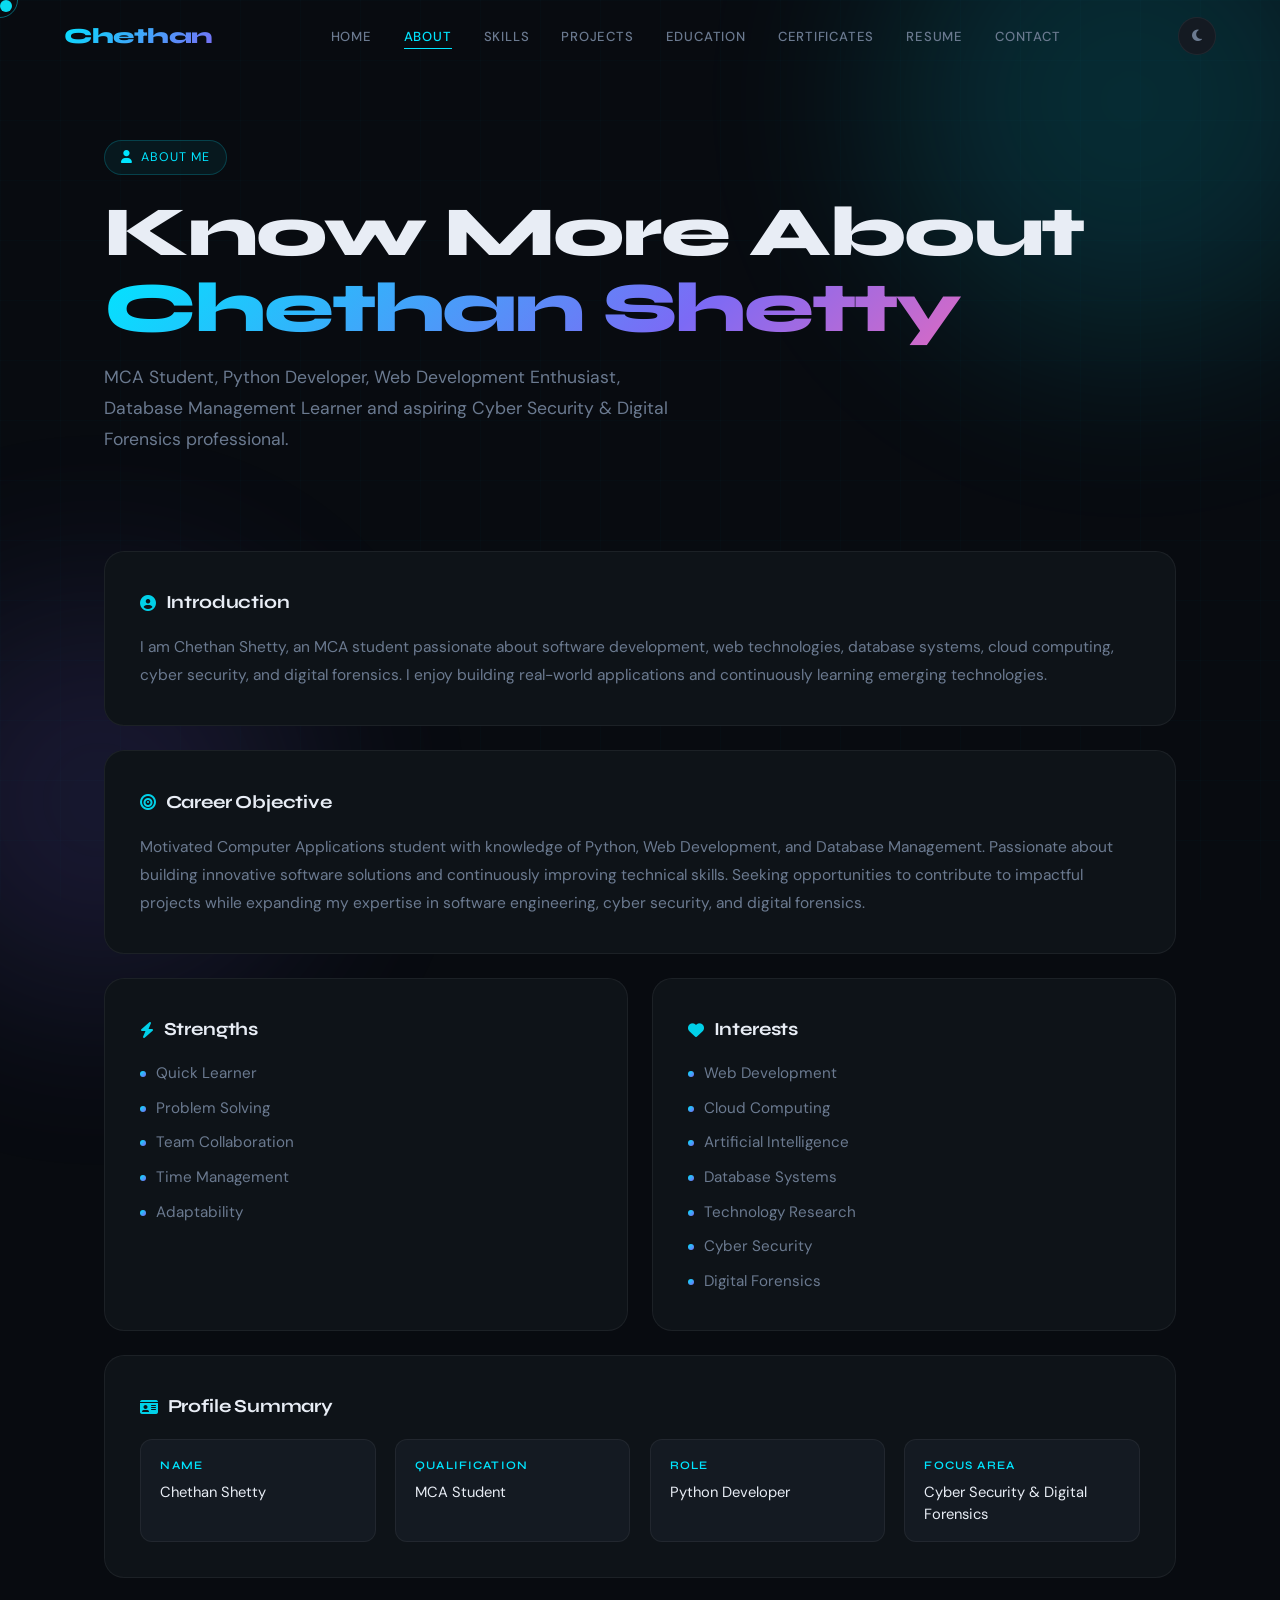
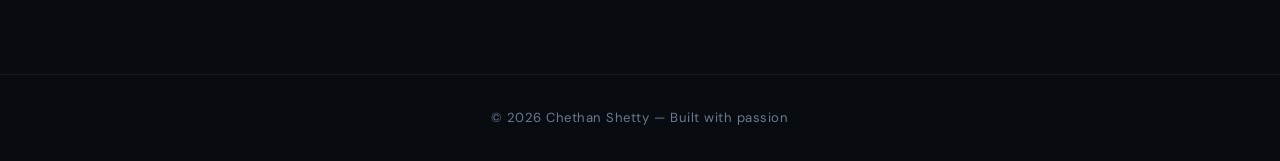
==== About.html @ 6351d283 "new one" ====
<!DOCTYPE html>
<html lang="en">
<head>
<meta charset="UTF-8">
<meta name="viewport" content="width=device-width, initial-scale=1.0">
<title>About | Chethan Shetty</title>

<link rel="stylesheet" href="css/about.css">
<link href="https://fonts.googleapis.com/css2?family=Syne:wght@400;500;600;700;800&family=DM+Sans:wght@300;400;500&display=swap" rel="stylesheet">
<link rel="stylesheet" href="https://cdnjs.cloudflare.com/ajax/libs/font-awesome/6.5.1/css/all.min.css">
</head>
<body>

<!-- Background Blobs -->
<div class="blob blob-1"></div>
<div class="blob blob-2"></div>

<!-- Navbar -->
<header id="header">
  <nav class="navbar">

    <div class="logo">Chethan</div>

    <ul class="nav-links" id="navLinks">
      <li><a href="index.html">Home</a></li>
      <li><a href="about.html" class="active">About</a></li>
      <li><a href="skills.html">Skills</a></li>
      <li><a href="projects.html">Projects</a></li>
      <li><a href="education.html">Education</a></li>
      <li><a href="certificates.html">Certificates</a></li>
      <li><a href="resume.html">Resume</a></li>
      <li><a href="contact.html">Contact</a></li>
    </ul>

    <div class="nav-controls">
      <button id="theme-toggle" aria-label="Toggle theme">
        <i class="fas fa-moon"></i>
      </button>
      <button class="hamburger" id="hamburger" aria-label="Menu">
        <span></span><span></span><span></span>
      </button>
    </div>

  </nav>
</header>

<!-- Hero -->
<section class="about-hero">
  <div class="about-heading">

    <span class="about-tag">
      <i class="fas fa-user"></i>
      About Me
    </span>

    <h1>
      Know More About
      <span>Chethan Shetty</span>
    </h1>

    <p>
      MCA Student, Python Developer, Web Development Enthusiast,
      Database Management Learner and aspiring Cyber Security &amp;
      Digital Forensics professional.
    </p>

  </div>
</section>

<!-- About Content -->
<section class="about-container">

  <!-- Introduction -->
  <div class="about-card reveal">
    <h2>
      <i class="fas fa-user-circle"></i>
      Introduction
    </h2>
    <p>
      I am Chethan Shetty, an MCA student passionate about software development,
      web technologies, database systems, cloud computing, cyber security,
      and digital forensics. I enjoy building real-world applications and
      continuously learning emerging technologies.
    </p>
  </div>

  <!-- Career Objective -->
  <div class="about-card reveal">
    <h2>
      <i class="fas fa-bullseye"></i>
      Career Objective
    </h2>
    <p>
      Motivated Computer Applications student with knowledge of Python,
      Web Development, and Database Management. Passionate about building
      innovative software solutions and continuously improving technical skills.
      Seeking opportunities to contribute to impactful projects while expanding
      my expertise in software engineering, cyber security, and digital forensics.
    </p>
  </div>

  <!-- Strengths + Interests -->
  <div class="grid-2">

    <div class="about-card reveal">
      <h2>
        <i class="fas fa-bolt"></i>
        Strengths
      </h2>
      <ul>
        <li>Quick Learner</li>
        <li>Problem Solving</li>
        <li>Team Collaboration</li>
        <li>Time Management</li>
        <li>Adaptability</li>
      </ul>
    </div>

    <div class="about-card reveal">
      <h2>
        <i class="fas fa-heart"></i>
        Interests
      </h2>
      <ul>
        <li>Web Development</li>
        <li>Cloud Computing</li>
        <li>Artificial Intelligence</li>
        <li>Database Systems</li>
        <li>Technology Research</li>
        <li>Cyber Security</li>
        <li>Digital Forensics</li>
      </ul>
    </div>

  </div>

  <!-- Profile Summary -->
  <div class="about-card reveal">
    <h2>
      <i class="fas fa-id-card"></i>
      Profile Summary
    </h2>
    <div class="profile-grid">
      <div>
        <h3>Name</h3>
        <p>Chethan Shetty</p>
      </div>
      <div>
        <h3>Qualification</h3>
        <p>MCA Student</p>
      </div>
      <div>
        <h3>Role</h3>
        <p>Python Developer</p>
      </div>
      <div>
        <h3>Focus Area</h3>
        <p>Cyber Security &amp; Digital Forensics</p>
      </div>
    </div>
  </div>

</section>

<footer>
  <p>© 2026 Chethan Shetty — Built with passion</p>
</footer>

<script src="js/about.js"></script>

</body>
</html>
---- css/about.css ----
/* ============================================
   about.css — Chethan Shetty Portfolio
   Matches index.html design system exactly
   ============================================ */

*, *::before, *::after { margin: 0; padding: 0; box-sizing: border-box; }

:root {
  --bg: #080b10;
  --surface: #0e1318;
  --surface2: #141a22;
  --border: rgba(255,255,255,0.06);
  --accent: #00e5ff;
  --accent2: #7c6af5;
  --text: #e8edf5;
  --muted: #6b7a90;
  --font-display: 'Syne', sans-serif;
  --font-body: 'DM Sans', sans-serif;
}

html { scroll-behavior: smooth; }

body {
  background: var(--bg);
  color: var(--text);
  font-family: var(--font-body);
  font-size: 16px;
  line-height: 1.7;
  overflow-x: hidden;
  cursor: none;
}

/* ---- Custom Cursor ---- */
.cursor {
  width: 12px; height: 12px;
  background: var(--accent);
  border-radius: 50%;
  position: fixed; top: 0; left: 0;
  pointer-events: none;
  z-index: 9999;
  transition: transform 0.15s ease, opacity 0.2s;
  mix-blend-mode: difference;
}
.cursor-ring {
  width: 36px; height: 36px;
  border: 1px solid rgba(0,229,255,0.4);
  border-radius: 50%;
  position: fixed; top: 0; left: 0;
  pointer-events: none;
  z-index: 9998;
  transition: transform 0.35s cubic-bezier(.23,1,.32,1);
}

/* ---- Grid noise overlay ---- */
body::before {
  content: '';
  position: fixed; inset: 0;
  background-image:
    linear-gradient(rgba(0,229,255,0.015) 1px, transparent 1px),
    linear-gradient(90deg, rgba(0,229,255,0.015) 1px, transparent 1px);
  background-size: 60px 60px;
  pointer-events: none;
  z-index: 0;
}

/* ---- Glow Blobs ---- */
.blob {
  position: fixed;
  border-radius: 50%;
  filter: blur(100px);
  pointer-events: none;
  z-index: 0;
  opacity: 0.15;
}
.blob-1 { width: 500px; height: 500px; background: var(--accent); top: -150px; right: -100px; }
.blob-2 { width: 400px; height: 400px; background: var(--accent2); bottom: -100px; left: -100px; }

/* ---- Navbar ---- */
header {
  position: fixed; top: 0; left: 0; right: 0;
  z-index: 100;
  padding: 0 clamp(1.5rem, 5vw, 4rem);
  border-bottom: 1px solid transparent;
  transition: border-color 0.3s, background 0.3s, backdrop-filter 0.3s;
}
header.scrolled {
  border-color: var(--border);
  background: rgba(8,11,16,0.85);
  backdrop-filter: blur(20px);
}
.navbar {
  display: flex;
  align-items: center;
  justify-content: space-between;
  height: 72px;
  max-width: 1200px;
  margin: 0 auto;
}
.logo {
  font-family: var(--font-display);
  font-size: 1.35rem;
  font-weight: 800;
  letter-spacing: -0.02em;
  background: linear-gradient(135deg, var(--accent), var(--accent2));
  -webkit-background-clip: text;
  -webkit-text-fill-color: transparent;
  background-clip: text;
  text-decoration: none;
}
.nav-links {
  display: flex;
  list-style: none;
  gap: 2rem;
  align-items: center;
}
.nav-links a {
  font-size: 0.82rem;
  font-weight: 500;
  letter-spacing: 0.06em;
  text-transform: uppercase;
  color: var(--muted);
  text-decoration: none;
  transition: color 0.2s;
  position: relative;
}
.nav-links a::after {
  content: '';
  position: absolute; bottom: -4px; left: 0; right: 0;
  height: 1px;
  background: var(--accent);
  transform: scaleX(0);
  transform-origin: left;
  transition: transform 0.3s ease;
}
.nav-links a:hover,
.nav-links a.active { color: var(--accent); }
.nav-links a:hover::after,
.nav-links a.active::after { transform: scaleX(1); }

.nav-controls {
  display: flex;
  align-items: center;
  gap: 0.75rem;
}

#theme-toggle {
  background: var(--surface2);
  border: 1px solid var(--border);
  color: var(--muted);
  width: 38px; height: 38px;
  border-radius: 50%;
  cursor: none;
  transition: color 0.2s, border-color 0.2s;
  display: flex; align-items: center; justify-content: center;
}
#theme-toggle:hover { color: var(--accent); border-color: var(--accent); }

/* ---- Hamburger ---- */
.hamburger {
  display: none;
  flex-direction: column;
  gap: 5px;
  background: none;
  border: none;
  cursor: none;
  padding: 4px;
}
.hamburger span {
  display: block; width: 24px; height: 2px;
  background: var(--muted);
  border-radius: 2px;
  transition: all 0.3s;
}

/* ---- About Hero ---- */
.about-hero {
  min-height: 46vh;
  display: flex;
  align-items: flex-end;
  padding: 140px clamp(1.5rem, 5vw, 4rem) 4rem;
  max-width: 1200px;
  margin: 0 auto;
  position: relative;
  z-index: 1;
}

.about-heading {
  opacity: 0;
  animation: slideUp 0.9s ease 0.3s forwards;
}

.about-tag {
  display: inline-flex;
  align-items: center;
  gap: 8px;
  background: rgba(0,229,255,0.06);
  border: 1px solid rgba(0,229,255,0.2);
  border-radius: 100px;
  padding: 6px 16px;
  font-size: 0.78rem;
  letter-spacing: 0.08em;
  text-transform: uppercase;
  color: var(--accent);
  margin-bottom: 1.2rem;
}

.about-heading h1 {
  font-family: var(--font-display);
  font-size: clamp(2.4rem, 5.5vw, 4.5rem);
  font-weight: 800;
  line-height: 1.08;
  letter-spacing: -0.03em;
  color: var(--text);
  margin-bottom: 1rem;
}

.about-heading h1 span {
  display: block;
  background: linear-gradient(135deg, var(--accent) 0%, var(--accent2) 60%, #ff6ab0 100%);
  -webkit-background-clip: text;
  -webkit-text-fill-color: transparent;
  background-clip: text;
}

.about-heading p {
  font-size: clamp(0.95rem, 1.8vw, 1.1rem);
  color: var(--muted);
  max-width: 580px;
  line-height: 1.75;
}

/* ---- About Section ---- */
.about-container {
  max-width: 1200px;
  margin: 0 auto;
  padding: 2rem clamp(1.5rem, 5vw, 4rem) 6rem;
  position: relative;
  z-index: 1;
  display: flex;
  flex-direction: column;
  gap: 1.5rem;
}

/* ---- Card ---- */
.about-card {
  background: var(--surface);
  border: 1px solid var(--border);
  border-radius: 20px;
  padding: clamp(1.5rem, 3vw, 2.2rem);
  transition: border-color 0.3s, transform 0.3s, box-shadow 0.3s;
}

.about-card:hover {
  border-color: rgba(0,229,255,0.18);
  transform: translateY(-3px);
  box-shadow: 0 12px 40px rgba(0,0,0,0.3), 0 0 0 1px rgba(0,229,255,0.05);
}

.about-card h2 {
  font-family: var(--font-display);
  font-size: 1.15rem;
  font-weight: 700;
  letter-spacing: -0.01em;
  color: var(--text);
  margin-bottom: 1rem;
  display: flex;
  align-items: center;
  gap: 0.6rem;
}

.about-card h2 i {
  color: var(--accent);
  font-size: 1rem;
  opacity: 0.9;
}

.about-card p {
  font-size: 0.97rem;
  color: var(--muted);
  line-height: 1.8;
}

.about-card ul {
  list-style: none;
  display: flex;
  flex-direction: column;
  gap: 0.55rem;
}

.about-card ul li {
  font-size: 0.95rem;
  color: var(--muted);
  display: flex;
  align-items: center;
  gap: 0.6rem;
  transition: color 0.2s;
}

.about-card ul li::before {
  content: '';
  display: inline-block;
  width: 6px; height: 6px;
  border-radius: 50%;
  background: linear-gradient(135deg, var(--accent), var(--accent2));
  flex-shrink: 0;
}

.about-card ul li:hover {
  color: var(--text);
}

/* ---- 2-column grid ---- */
.grid-2 {
  display: grid;
  grid-template-columns: 1fr 1fr;
  gap: 1.5rem;
}

/* ---- Profile summary grid ---- */
.profile-grid {
  display: grid;
  grid-template-columns: repeat(auto-fit, minmax(180px, 1fr));
  gap: 1.2rem;
  margin-top: 0.5rem;
}

.profile-grid > div {
  background: var(--surface2);
  border: 1px solid var(--border);
  border-radius: 12px;
  padding: 1rem 1.2rem;
  transition: border-color 0.25s, background 0.25s;
}

.profile-grid > div:hover {
  border-color: rgba(0,229,255,0.2);
  background: rgba(0,229,255,0.03);
}

.profile-grid h3 {
  font-family: var(--font-display);
  font-size: 0.72rem;
  font-weight: 600;
  letter-spacing: 0.1em;
  text-transform: uppercase;
  color: var(--accent);
  margin-bottom: 0.35rem;
}

.profile-grid p {
  font-size: 0.92rem;
  color: var(--text);
  line-height: 1.5;
}

/* ---- Reveal animation ---- */
.reveal {
  opacity: 0;
  transform: translateY(30px);
  transition: opacity 0.65s ease, transform 0.65s ease;
}
.reveal.visible {
  opacity: 1;
  transform: translateY(0);
}

/* ---- Footer ---- */
footer {
  border-top: 1px solid var(--border);
  padding: 2rem;
  text-align: center;
  font-size: 0.82rem;
  color: var(--muted);
  position: relative;
  z-index: 1;
  letter-spacing: 0.04em;
}

/* ---- Keyframes ---- */
@keyframes slideUp {
  from { opacity: 0; transform: translateY(40px); }
  to   { opacity: 1; transform: translateY(0); }
}

/* ---- Light theme overrides ---- */
body.light {
  --bg: #f0f4f8;
  --surface: #ffffff;
  --surface2: #e8edf5;
  --text: #0a0f1a;
  --muted: #5a6478;
  --border: rgba(0,0,0,0.08);
}

body.light header.scrolled {
  background: rgba(240,244,248,0.88);
}

body.light .about-card:hover {
  box-shadow: 0 12px 40px rgba(0,0,0,0.08), 0 0 0 1px rgba(0,229,255,0.08);
}

/* ---- Responsive ---- */
@media (max-width: 900px) {
  .nav-links { display: none; }
  .nav-links.open {
    display: flex;
    flex-direction: column;
    position: absolute;
    top: 72px; left: 0; right: 0;
    background: rgba(8,11,16,0.97);
    backdrop-filter: blur(20px);
    padding: 2rem;
    gap: 1.5rem;
    border-bottom: 1px solid var(--border);
  }
  body.light .nav-links.open {
    background: rgba(240,244,248,0.97);
  }
  .hamburger { display: flex; }
  .grid-2 { grid-template-columns: 1fr; }
}

@media (max-width: 600px) {
  .about-hero { padding-top: 110px; }
  .profile-grid { grid-template-columns: 1fr 1fr; }
}

@media (max-width: 400px) {
  .profile-grid { grid-template-columns: 1fr; }
}
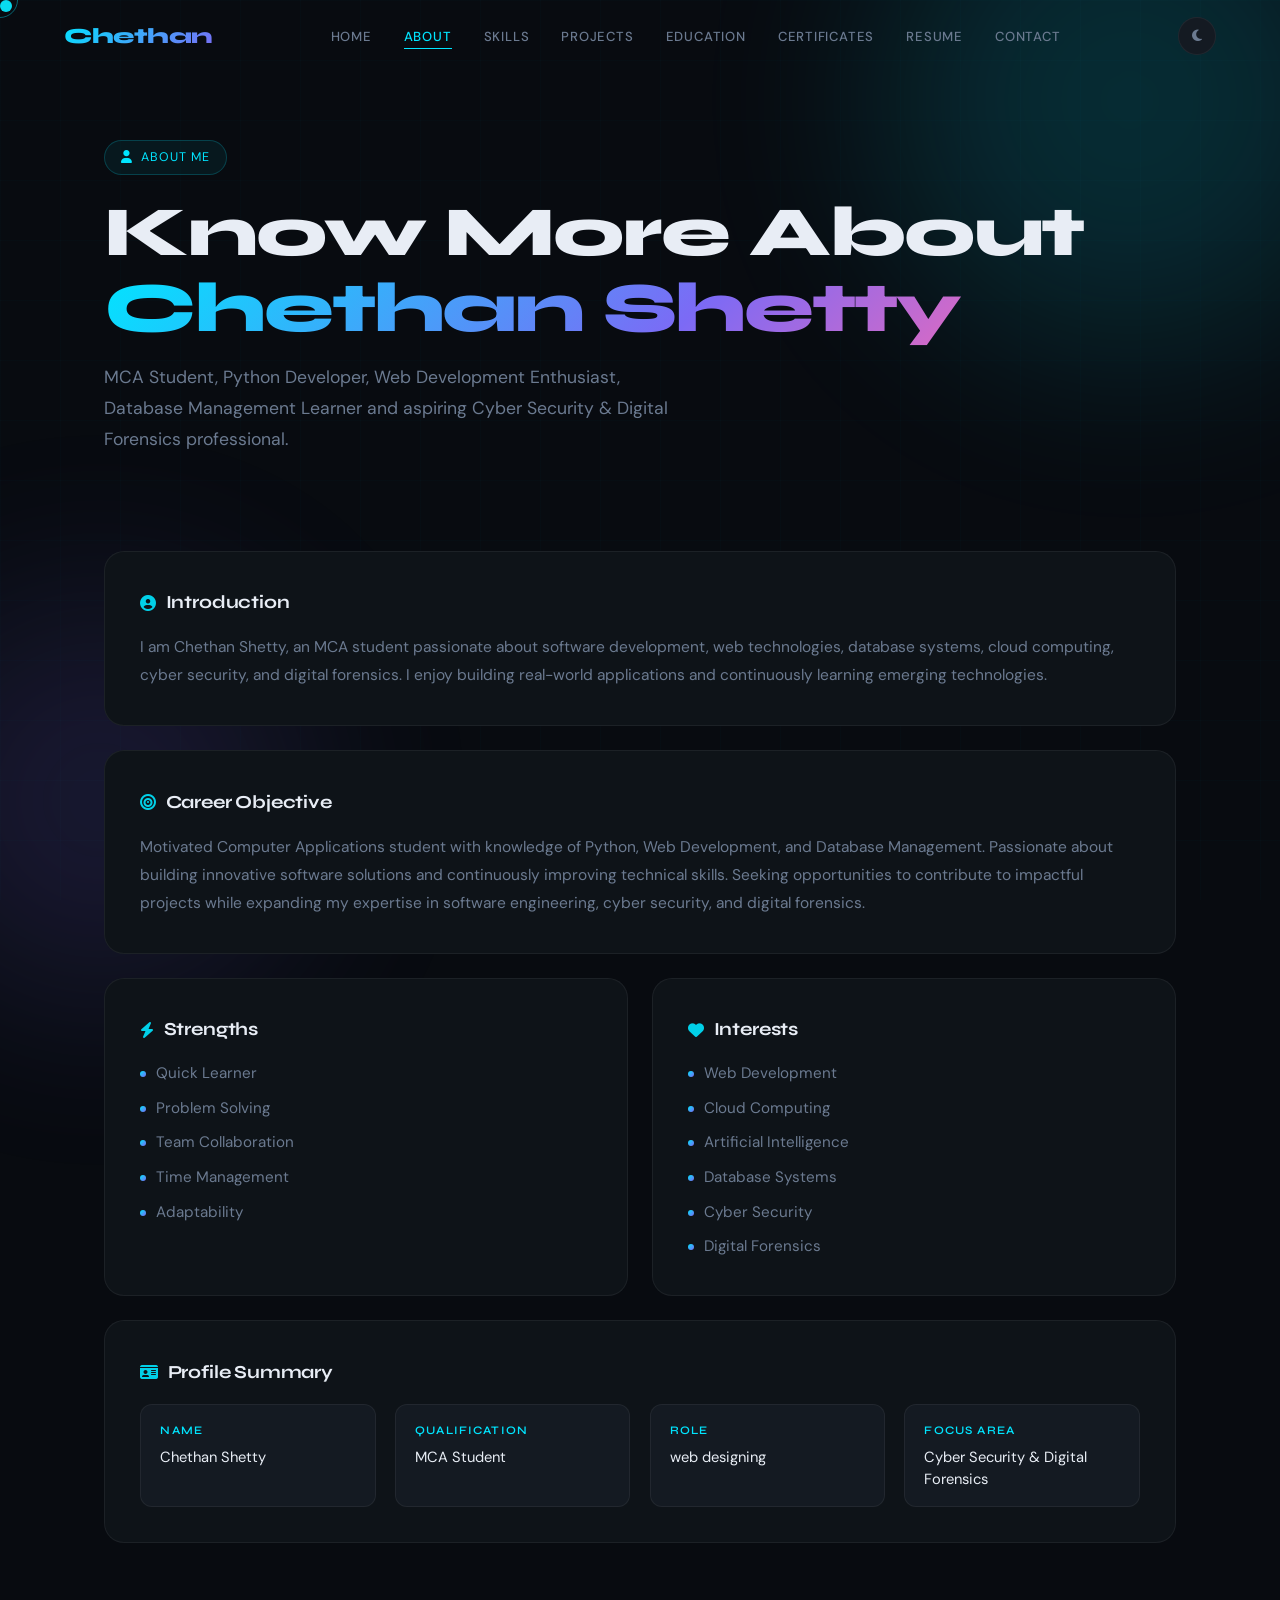
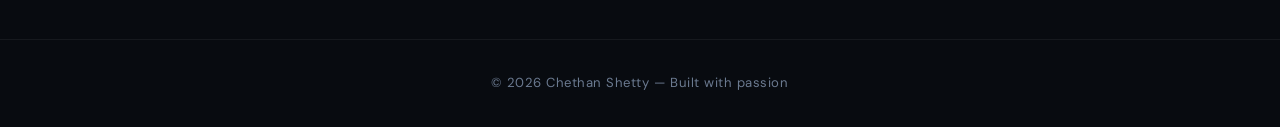
==== commit 61e145aa: "secondfinal Signed-off-by: chethan20042 <chethanmshetty255@gmail.com>" ====
--- a/About.html
+++ b/About.html
@@ -11,11 +11,9 @@
 </head>
 <body>
 
-<!-- Background Blobs -->
 <div class="blob blob-1"></div>
 <div class="blob blob-2"></div>
 
-<!-- Navbar -->
 <header id="header">
   <nav class="navbar">
 
@@ -23,7 +21,7 @@
 
     <ul class="nav-links" id="navLinks">
       <li><a href="index.html">Home</a></li>
-      <li><a href="about.html" class="active">About</a></li>
+      <li><a href="About.html" class="active">About</a></li>
       <li><a href="skills.html">Skills</a></li>
       <li><a href="projects.html">Projects</a></li>
       <li><a href="education.html">Education</a></li>
@@ -44,7 +42,6 @@
   </nav>
 </header>
 
-<!-- Hero -->
 <section class="about-hero">
   <div class="about-heading">
 
@@ -67,10 +64,8 @@
   </div>
 </section>
 
-<!-- About Content -->
 <section class="about-container">
 
-  <!-- Introduction -->
   <div class="about-card reveal">
     <h2>
       <i class="fas fa-user-circle"></i>
@@ -84,7 +79,6 @@
     </p>
   </div>
 
-  <!-- Career Objective -->
   <div class="about-card reveal">
     <h2>
       <i class="fas fa-bullseye"></i>
@@ -99,7 +93,6 @@
     </p>
   </div>
 
-  <!-- Strengths + Interests -->
   <div class="grid-2">
 
     <div class="about-card reveal">
@@ -126,7 +119,6 @@
         <li>Cloud Computing</li>
         <li>Artificial Intelligence</li>
         <li>Database Systems</li>
-        <li>Technology Research</li>
         <li>Cyber Security</li>
         <li>Digital Forensics</li>
       </ul>
@@ -134,7 +126,6 @@
 
   </div>
 
-  <!-- Profile Summary -->
   <div class="about-card reveal">
     <h2>
       <i class="fas fa-id-card"></i>
@@ -151,7 +142,7 @@
       </div>
       <div>
         <h3>Role</h3>
-        <p>Python Developer</p>
+        <p>web designing</p>
       </div>
       <div>
         <h3>Focus Area</h3>
@@ -162,10 +153,12 @@
 
 </section>
 
+
 <footer>
   <p>© 2026 Chethan Shetty — Built with passion</p>
 </footer>
 
+<script src="js/theme.js"></script> 
 <script src="js/about.js"></script>
 
 </body>
--- a/css/about.css
+++ b/css/about.css
@@ -1,8 +1,3 @@
-/* ============================================
-   about.css — Chethan Shetty Portfolio
-   Matches index.html design system exactly
-   ============================================ */
-
 *, *::before, *::after { margin: 0; padding: 0; box-sizing: border-box; }
 
 :root {
@@ -30,7 +25,6 @@
   cursor: none;
 }
 
-/* ---- Custom Cursor ---- */
 .cursor {
   width: 12px; height: 12px;
   background: var(--accent);
@@ -51,7 +45,6 @@
   transition: transform 0.35s cubic-bezier(.23,1,.32,1);
 }
 
-/* ---- Grid noise overlay ---- */
 body::before {
   content: '';
   position: fixed; inset: 0;
@@ -63,7 +56,6 @@
   z-index: 0;
 }
 
-/* ---- Glow Blobs ---- */
 .blob {
   position: fixed;
   border-radius: 50%;
@@ -75,7 +67,6 @@
 .blob-1 { width: 500px; height: 500px; background: var(--accent); top: -150px; right: -100px; }
 .blob-2 { width: 400px; height: 400px; background: var(--accent2); bottom: -100px; left: -100px; }
 
-/* ---- Navbar ---- */
 header {
   position: fixed; top: 0; left: 0; right: 0;
   z-index: 100;
@@ -155,7 +146,6 @@
 }
 #theme-toggle:hover { color: var(--accent); border-color: var(--accent); }
 
-/* ---- Hamburger ---- */
 .hamburger {
   display: none;
   flex-direction: column;
@@ -172,7 +162,6 @@
   transition: all 0.3s;
 }
 
-/* ---- About Hero ---- */
 .about-hero {
   min-height: 46vh;
   display: flex;
@@ -229,7 +218,6 @@
   line-height: 1.75;
 }
 
-/* ---- About Section ---- */
 .about-container {
   max-width: 1200px;
   margin: 0 auto;
@@ -241,7 +229,6 @@
   gap: 1.5rem;
 }
 
-/* ---- Card ---- */
 .about-card {
   background: var(--surface);
   border: 1px solid var(--border);
@@ -309,14 +296,12 @@
   color: var(--text);
 }
 
-/* ---- 2-column grid ---- */
 .grid-2 {
   display: grid;
   grid-template-columns: 1fr 1fr;
   gap: 1.5rem;
 }
 
-/* ---- Profile summary grid ---- */
 .profile-grid {
   display: grid;
   grid-template-columns: repeat(auto-fit, minmax(180px, 1fr));
@@ -353,7 +338,6 @@
   line-height: 1.5;
 }
 
-/* ---- Reveal animation ---- */
 .reveal {
   opacity: 0;
   transform: translateY(30px);
@@ -364,7 +348,6 @@
   transform: translateY(0);
 }
 
-/* ---- Footer ---- */
 footer {
   border-top: 1px solid var(--border);
   padding: 2rem;
@@ -376,13 +359,11 @@
   letter-spacing: 0.04em;
 }
 
-/* ---- Keyframes ---- */
 @keyframes slideUp {
   from { opacity: 0; transform: translateY(40px); }
   to   { opacity: 1; transform: translateY(0); }
 }
 
-/* ---- Light theme overrides ---- */
 body.light {
   --bg: #f0f4f8;
   --surface: #ffffff;
@@ -400,7 +381,6 @@
   box-shadow: 0 12px 40px rgba(0,0,0,0.08), 0 0 0 1px rgba(0,229,255,0.08);
 }
 
-/* ---- Responsive ---- */
 @media (max-width: 900px) {
   .nav-links { display: none; }
   .nav-links.open {
